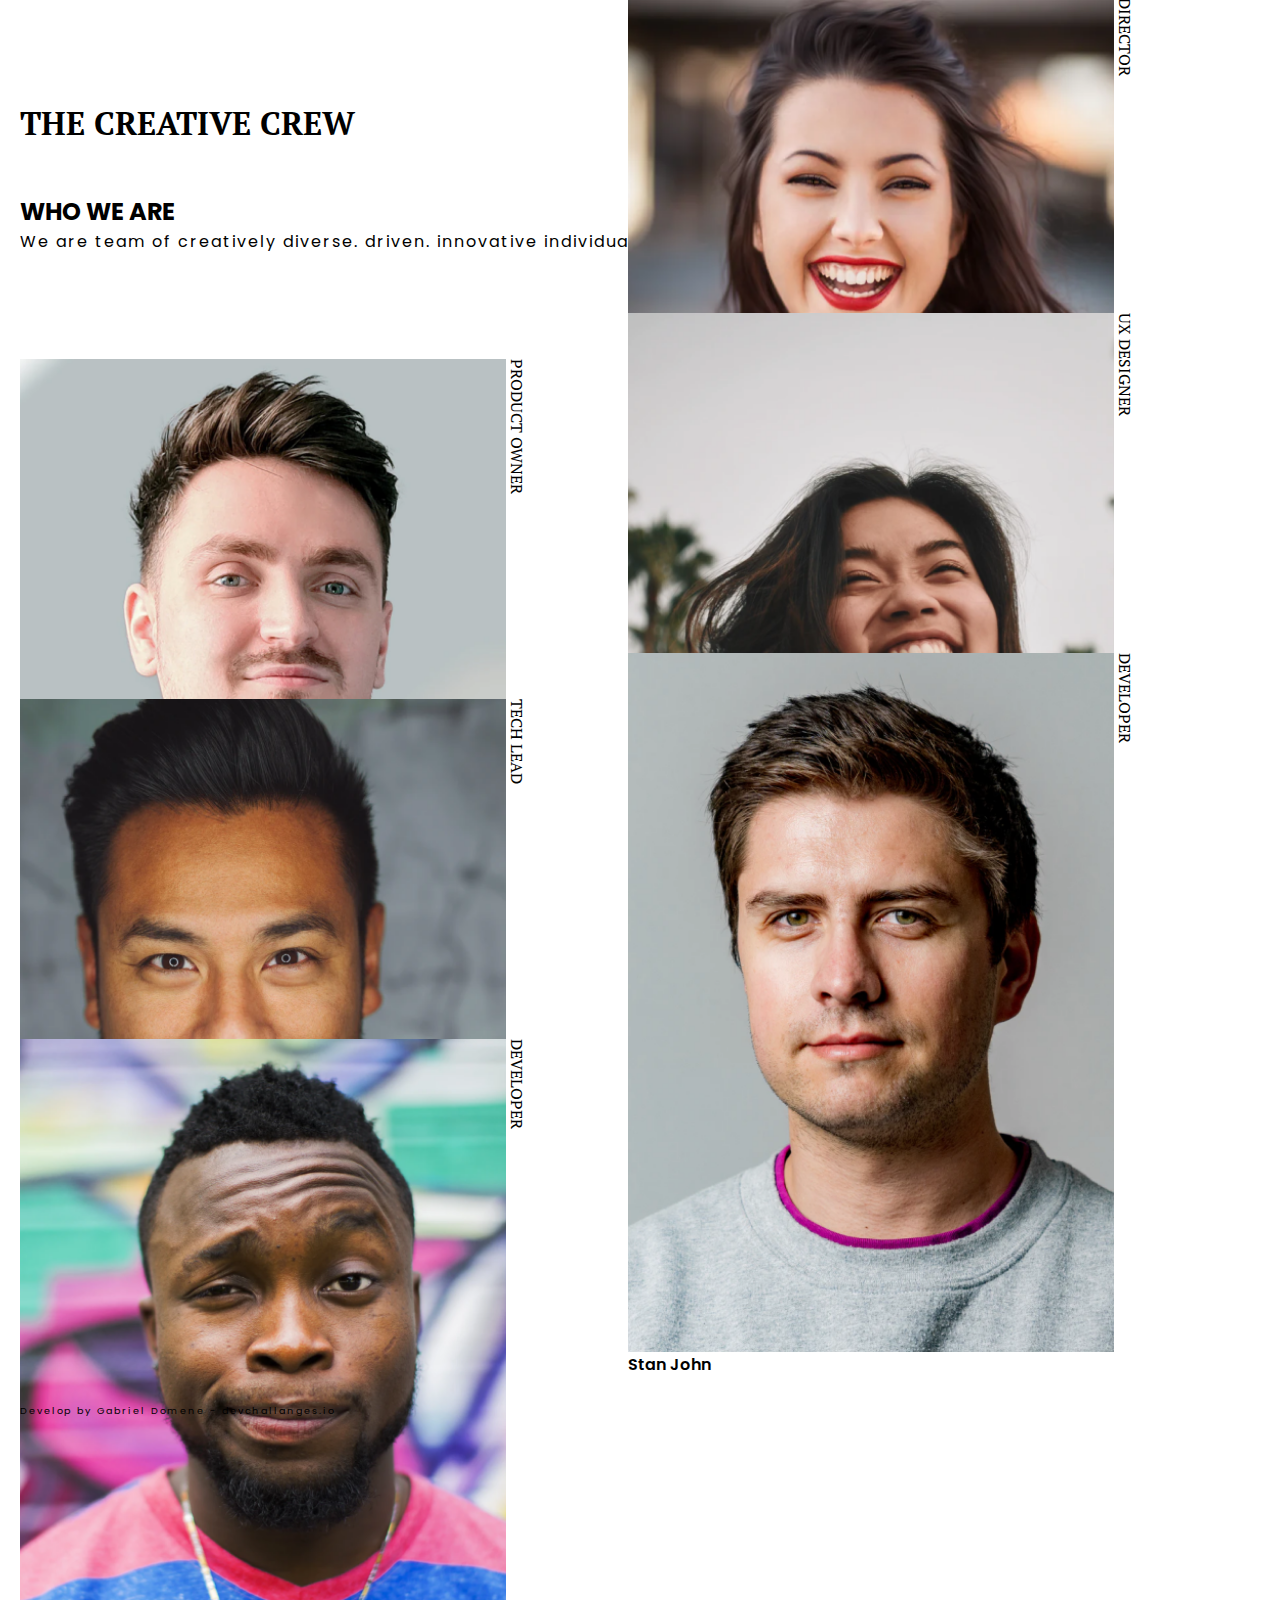
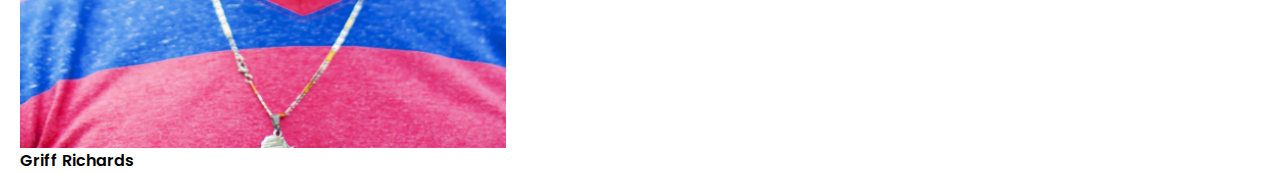
==== teampage/index.html @ 408efb39 "initial commit" ====
<!DOCTYPE html>
<html lang="en">
<head>
  <meta charset="UTF-8">
  <meta http-equiv="X-UA-Compatible" content="IE=edge">
  <meta name="viewport" content="width=device-width, initial-scale=1.0">
  <link rel="preconnect" href="https://fonts.gstatic.com">
  <link href="https://fonts.googleapis.com/css2?family=PT+Serif:wght@400;700&display=swap" rel="stylesheet">
  <link href="https://fonts.googleapis.com/css2?family=Poppins:wght@400;500;600;700&display=swap" rel="stylesheet"/>
  <link rel="stylesheet" href="./style.css">
  <title>Creative Team</title>
</head>
<body>
  <div class="container">
    <div class="header">
      <div class="firstrow-header">
        <h1>THE CREATIVE CREW</h1>
      </div>
      <div class="secondrow-header">
        <span>WHO WE ARE</span>
        <p>We are team of creatively diverse.  driven.  innovative individuals working in various locations from the world.</p>
      </div>
    </div>
    <div class="content">
      <div class="membercrew">
        <div class="picAndPosition">
          <img src="./assets/photo1.png" alt="crewone">
          <p class="position">PRODUCT OWNER</p>
        </div>
        <p class="crewname">Bill Mahoney</p>
        <div class="emptyrect"></div>
      </div>

      <div class="membercrew">
        <div class="emptyrect"></div>
        <div class="picAndPosition">
          <img src="./assets/photo2.png" alt="crewtwo">
          <p class="position">ART DIRECTOR</p>
        </div>
        <p class="crewname">Saba Cabrera</p>
      </div>

      <div class="membercrew">
        <div class="picAndPosition">
          <img src="./assets/photo3.png" alt="crewthree">
          <p class="position">TECH LEAD</p>
        </div>
        <p class="crewname">Shae Le</p>
        <div class="emptyrect"></div>
      </div>

      <div class="membercrew">
        <div class="emptyrect"></div>
        <div class="picAndPosition">
          <img src="./assets/photo4.png" alt="crewfour">
          <p class="position">UX DESIGNER</p>
        </div>
        <p class="crewname">Skylah Lu</p>
      </div>

      <div class="membercrew">
        <div class="picAndPosition">
          <img src="./assets/photo5.png" alt="crewfive">
          <p class="position">DEVELOPER</p>
        </div>
        <p class="crewname">Griff Richards</p>
        <div class="emptyrect"></div>
      </div>

      <div class="membercrew">
        <div class="emptyrect"></div>
        <div class="picAndPosition">
          <img src="./assets/photo6.png" alt="crewsix">
          <p class="position">DEVELOPER</p>
        </div>
        <p class="crewname">Stan John</p>
      </div>
    </div>
    <div class="footer">
      <p>Develop by Gabriel Domene - devchallanges.io</p>
    </div>
  </div>
</body>
</html>
---- teampage/style.css ----
html, body, p {
  margin: 0;
  padding: 0;
  border: 0;
  font-size: 100%;
  font: inherit;
  vertical-align: baseline;
  box-sizing: border-box;
}

.container {
  padding: 10px 20px;
  display: flex;
  flex-direction: column;
}

.container .header {
  display: flex;
  flex-direction: column;
}

.container .header .firstrow-header {
  padding-top: 71px;
  font-size: 1rem;
  font-family: 'PT Serif', sans-serif;
  font-weight: 700;
}

.container .header .secondrow-header {
  display: flex;
  flex-direction: column;
  padding-top: 28px;
}

.container .header .secondrow-header span {
  font-family: 'Poppins', sans-serf;
  font-weight: 700;
  font-size: 1.5rem;
}

.container .header .secondrow-header p {
  font-family: 'Poppins', sans-serif;
  font-weight: 400;
  width: 95%;
  text-align: justify;
  letter-spacing: 2px;
}

.content {
  padding-top: 100px;
  display: flex;
  flex-direction: row;
  flex-wrap: wrap;
}

.content .membercrew {
  padding: 5px 0;
  width: 49%;
  display: flex;
  flex-direction: column;
  height: 330px;
  max-height: 500px;
}

.content .membercrew:nth-child(even) {
  justify-content: flex-end;
}

.content .membercrew .picAndPosition {
  display: flex;
  align-items: flex-start;
  width: 100%;
}

.content .membercrew .picAndPosition img {
  width: 80%;
}

.content .membercrew .picAndPosition .position {
  writing-mode: vertical-lr;
  width: 20%;
  font-family: 'PT Serif', sans-serif;
}

.content .membercrew .crewname {
  font-family: 'Poppins', sans-serif;
  font-weight: 600;
  height: 5%;
}

.content .membercrew .emptyrect {
  height: 10%;
  width: 100%;
}

.container .footer {
  padding-top: 30px;
  font-family: 'Poppins', sans-serif;
  font-size: 0.6rem;
  letter-spacing: 2px;
}

.container .footer span {
  font-weight: 700;
}
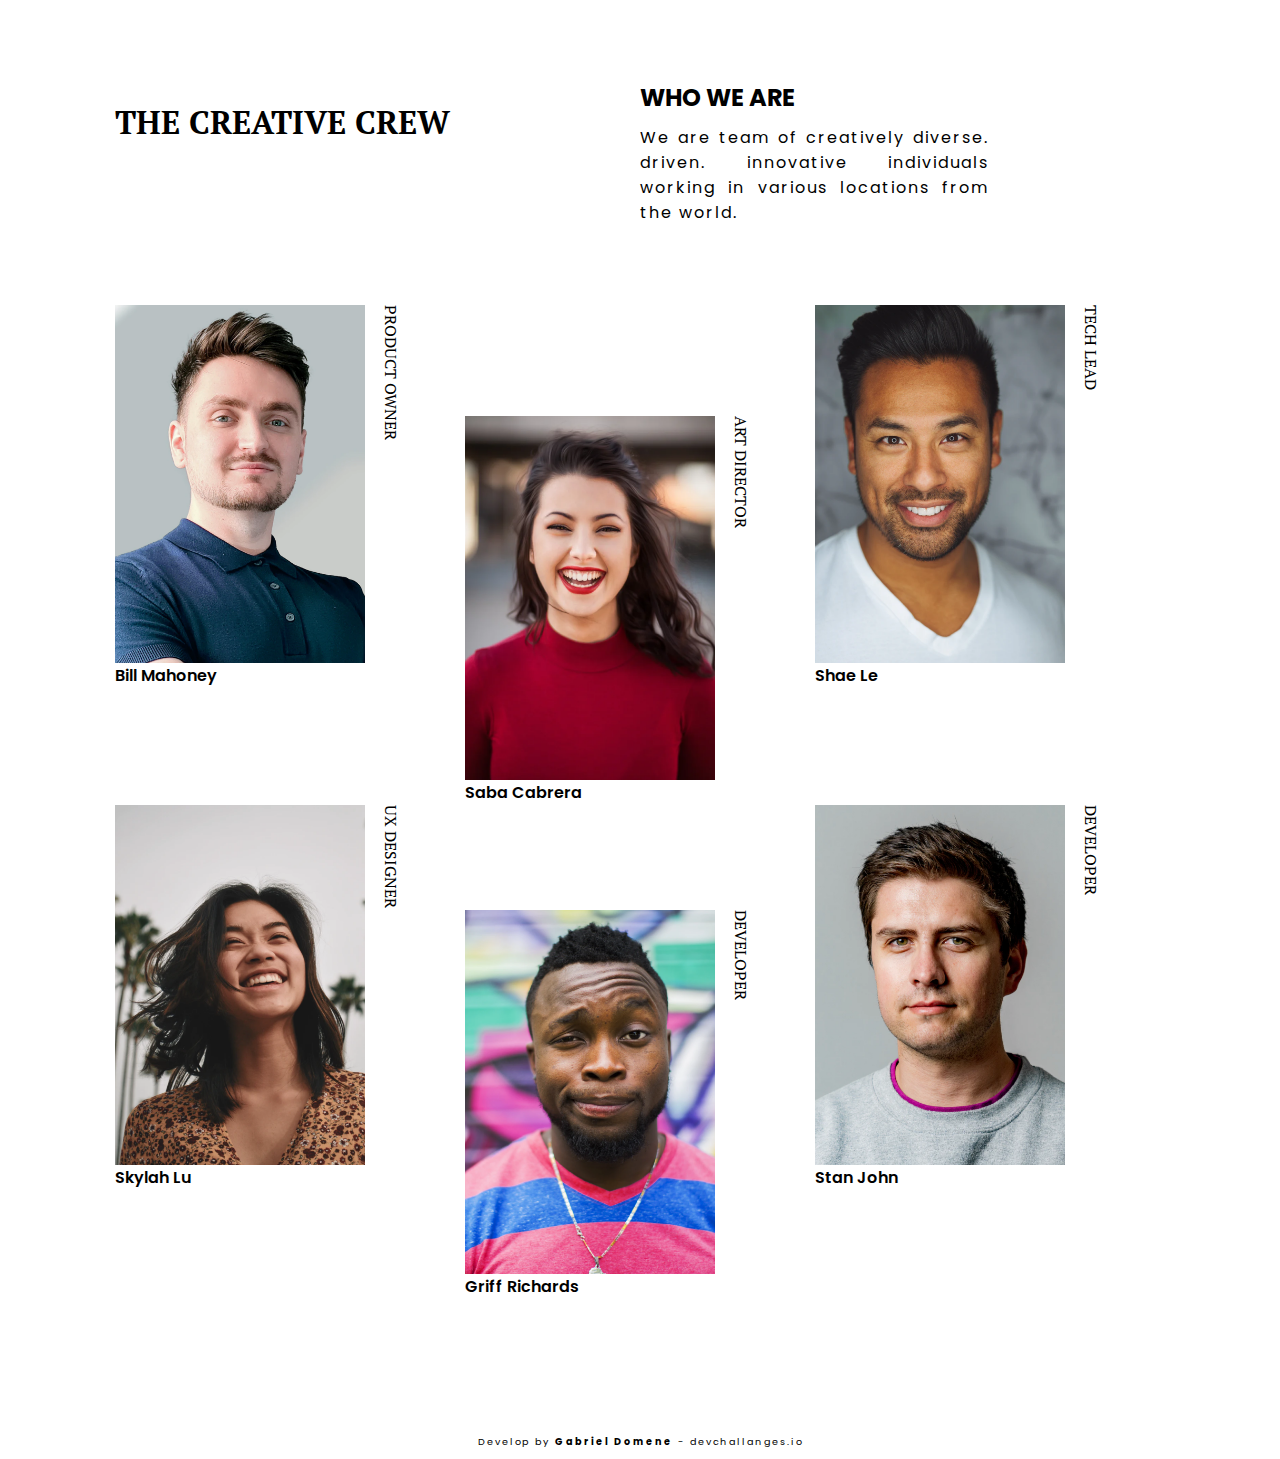
==== commit 26ed877d: "desktop css" ====
--- a/teampage/index.html
+++ b/teampage/index.html
@@ -77,7 +77,7 @@
       </div>
     </div>
     <div class="footer">
-      <p>Develop by Gabriel Domene - devchallanges.io</p>
+      <p>Develop by <span>Gabriel Domene</span> - devchallanges.io</p>
     </div>
   </div>
 </body>
--- a/teampage/style.css
+++ b/teampage/style.css
@@ -55,9 +55,10 @@
 
 .content .membercrew {
   padding: 5px 0;
-  width: 49%;
+  width: 50%;
   display: flex;
   flex-direction: column;
+  max-width: 500px;
   height: 330px;
   max-height: 500px;
 }
@@ -74,6 +75,8 @@
 
 .content .membercrew .picAndPosition img {
   width: 80%;
+  min-width: 100px;
+  max-width: 250px;
 }
 
 .content .membercrew .picAndPosition .position {
@@ -102,4 +105,73 @@
 
 .container .footer span {
   font-weight: 700;
+}
+
+@media only screen and (min-width: 1024px) {
+  .container {
+    width: 75%;
+    padding: 0;
+    margin: 0 auto;
+    width: auto;
+    max-width: 1050px;
+  }
+  .container .header {
+    flex-direction: row;
+  }
+
+  .container .header .firstrow-header,
+  .container .header .secondrow-header {
+    padding: 80px 0;
+    margin: 0;
+    width: 50%;
+  }
+
+  .container .header .secondrow-header {
+    width: 35%;
+    max-width: 450px;
+  }
+
+  .container .header .secondrow-header p {
+    padding-top: 10px;
+  }
+
+  .container .content {
+    padding: 0;
+    flex-direction: row;
+    flex-wrap: wrap;
+    height: 1100px;
+    max-height: 1100px;
+    max-width: 1050px;
+  }
+
+  .container .content .membercrew {
+    padding: 0;
+    margin: 0;
+    width: 350px;
+    height: 550px;
+  }
+
+  .container .content .membercrew .position {
+    padding-left: 15px;
+    width: fit-content;
+  }
+
+  .container .content .membercrew:nth-child(4),
+  .container .content .membercrew:nth-child(6) {
+    justify-content: flex-start;
+  }
+
+  .container .content .membercrew:nth-child(5) {
+    padding-top: 10%;
+  }
+
+  .container .content .membercrew:nth-child(4) .emptyrect,
+  .container .content .membercrew:nth-child(6) .emptyrect {
+      height: 0;
+  }
+
+  .footer {
+    margin: 0 auto;
+    padding-bottom: 10px;
+  }
 }